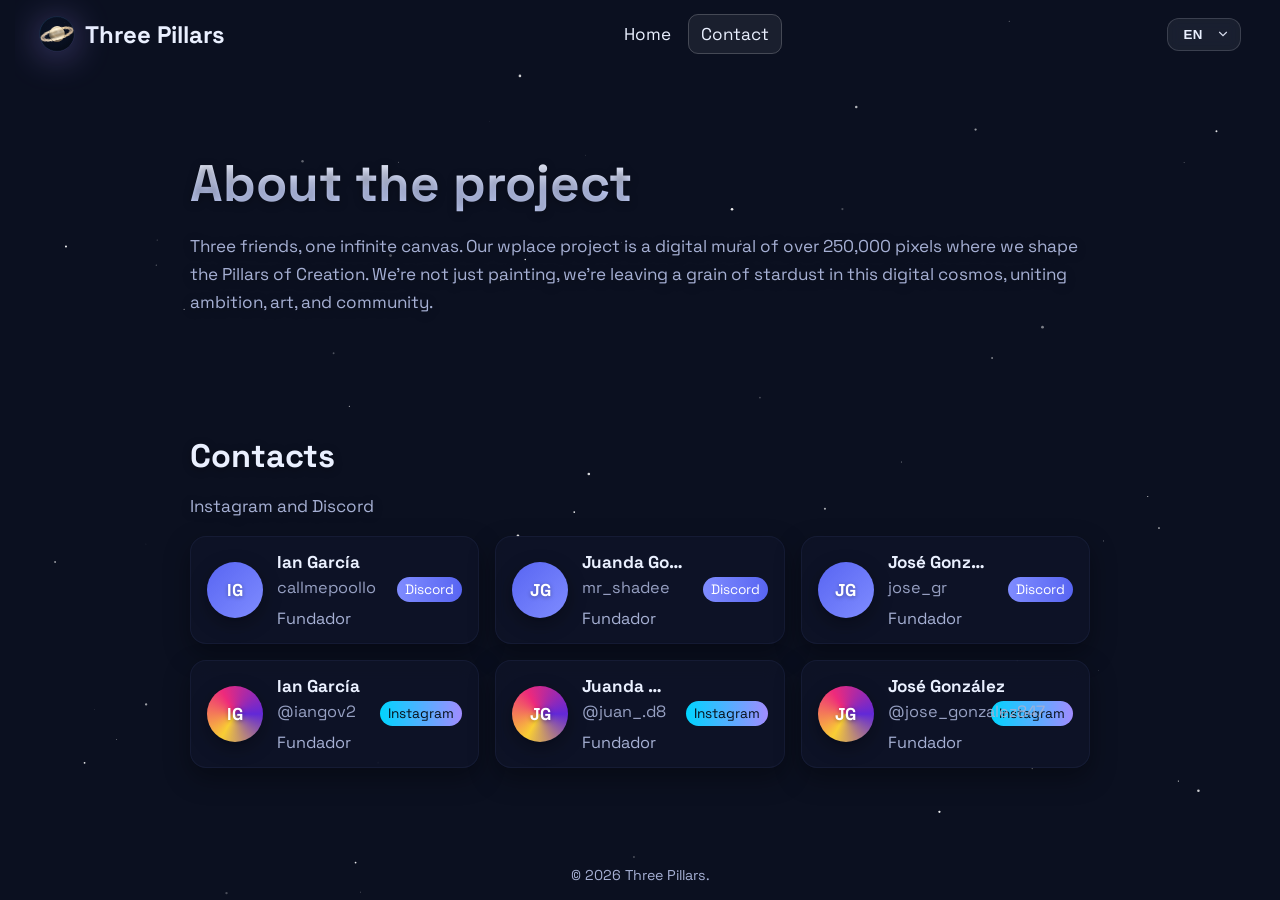
==== contacto.html @ d18db4b9 "Three Pillars Firt Commit" ====
<!DOCTYPE html>
<html lang="es">
<head>
  <meta charset="utf-8" />
  <meta name="viewport" content="width=device-width, initial-scale=1" />
  <title data-i18n="site.title_contact"></title>
  <link rel="stylesheet" href="css/styles.css" />
  <link rel="preconnect" href="https://fonts.gstatic.com" crossorigin>
  <link href="https://fonts.googleapis.com/css2?family=Space+Grotesk:wght@400;600;700&display=swap" rel="stylesheet">
</head>
<body class="page-contact">
  <canvas id="stars" class="stars"></canvas>

  <header class="site-header">
    <a class="brand" href="index.html" aria-label="Home">
      <img src="assets/logo.svg" alt="Logo" class="brand-icon">
      <h1>Three Pillars</h1>
    </a>
    <nav class="nav">
      <a rel="prefetch" href="index.html" data-i18n="nav.home">Inicio</a>
      <a class="active" rel="prefetch" href="contacto.html" data-i18n="nav.contact">Contacto</a>
    </nav>
<!-- Selector de idioma -->
<div class="lang fancy-lang" id="lang">
  <!-- nativo escondido (lo usa i18n.js) -->
  <select id="langSwitcher" aria-hidden="true" tabindex="-1">
    <option value="es">ES · Español</option>
    <option value="en">EN · English</option>
  </select>

  <!-- UI custom -->
  <button class="lang-btn" id="langTrigger" type="button" aria-haspopup="listbox" aria-expanded="false">
    <span class="lang-current">ES</span>
    <svg class="caret" viewBox="0 0 24 24" width="14" height="14" aria-hidden="true">
      <path d="M6 9l6 6 6-6" fill="none" stroke="currentColor" stroke-width="2" stroke-linecap="round" />
    </svg>
  </button>

  <ul class="lang-menu" role="listbox">
    <li role="option" data-value="es" class="active">
      <span class="tag">ES</span><span>Español</span>
    </li>
    <li role="option" data-value="en">
      <span class="tag">EN</span><span>English</span>
    </li>
  </ul>
</div>

  </header>

  <main class="container">
    <section class="section">
      <h2 class="title" data-i18n="contact.about_title">Sobre el proyecto</h2>
      <p class="context" data-i18n="contact.about_body">
        Tres amigos, un lienzo infinito...
      </p>
    </section>

    <section class="section">
      <h2 class="subtitle" data-i18n="contact.contacts_title">Contactos</h2>
      <p class="lead" data-i18n="contact.contacts_lead">Instagram y Discord</p>

      <div id="contactCards" class="cards cards-contacts"></div>
    </section>
  </main>

  <footer class="site-footer">
    <small>© <span id="year"></span> Three Pillars.</small>
  </footer>

  <script src="js/i18n.js"></script>
  <script src="js/app.js"></script>
  <script src="js/contact.js"></script>
  <script src="js/lang-ui.js"></script>

</body>
</html>
---- css/styles.css ----
:root{
  --text:#eaf0ff;
  --muted:#a6b0d4;
  --accent:#00d4ff;
  --accent2:#a18cff;

  /* utilidades */
  --border:#3a427033;
  --card:rgba(15,20,40,.78);
  --shadow:0 14px 42px rgba(0,0,0,.45);

  /* anti “saltos” */
  --nav-item-w: 100px;  /* ancho mínimo de cada link del nav */
  --lang-w: 74px;       /* ancho mínimo del botón de idioma */
}

/* ---------- Reset/base ---------- */
*{box-sizing:border-box}
html,body{height:100%}
html{ scrollbar-gutter: stable both-edges; }   /* reserva canal de scroll */
body{
  margin:0; color:var(--text);
  font-family:"Space Grotesk",system-ui,ui-sans-serif,Arial;
  background:#0b1020;
  overflow-x:hidden; overflow-y:auto;          /* scroll consistente */
  display:flex; flex-direction:column; min-height:100svh;
  font-size-adjust:.52;                        /* reduce salto al cargar la fuente */
}
a{color:inherit; text-decoration:none}

/* Estrellas: no bloquean clics */
.stars{
  position:fixed; inset:0; z-index:-1;
  pointer-events:none;
}

/* ---------- Header / Nav ---------- */
.site-header{
  display:flex; justify-content:space-between; align-items:center;
  padding:16px 24px;
  min-height:64px;                             /* altura estable */
}
.brand{display:flex; align-items:center; gap:10px; text-decoration:none}
.brand-icon{width:36px;height:36px;filter:drop-shadow(0 4px 18px rgba(161,140,255,.45))}
h1{font-size:1.4rem; margin:0}
.nav a{
  min-inline-size: var(--nav-item-w);          /* ancho reservado */
  text-align:center;
  padding:8px 12px; border-radius:10px; border:1px solid transparent;
  transition: border-color .18s ease, background-color .18s ease, transform .12s ease;
}
.nav a.active,.nav a:hover{border-color:#ffffff30;background:#ffffff10}
.nav a:focus-visible{outline:2px solid var(--accent); outline-offset:2px; transform:translateY(-1px)}

/* ---------- Contenido ---------- */
main.container{
  flex:1; display:grid; place-items:center;
  padding:clamp(16px,4vw,40px);
}
.section{ width:min(92vw, 900px); margin:10px auto }
.title{
  font-size:clamp(1.8rem,4vw,3rem);
  margin:0 0 10px 0;
  background:linear-gradient(180deg,#fff,#c8d4ff 60%);
  -webkit-background-clip:text; background-clip:text; color:transparent;
  text-shadow:0 2px 8px rgba(0,0,0,.35);
}
.subtitle{
  font-size:clamp(1.2rem,3vw,1.9rem);
  margin:18px 0 6px;
  text-shadow:0 2px 8px rgba(0,0,0,.35);
}
.lead,.context{ color:var(--muted); line-height:1.75; text-shadow:0 2px 10px rgba(0,0,0,.35) }

/* ---------- Botón ---------- */
.btn{
  padding:10px 14px; border-radius:12px; border:none; cursor:pointer;
  color:#061019; font-weight:700;
  background:linear-gradient(90deg,var(--accent),var(--accent2));
  box-shadow:0 10px 26px rgba(0,212,255,.35);
  transition:filter .2s, transform .12s;
}
.btn:hover{filter:brightness(1.05); transform:translateY(-1px)}
.actions{margin-top:16px;display:flex;gap:12px;align-items:center}
.copied{color:#a7ffb5}

/* ---------- Footer ---------- */
.site-footer{
  display:grid; place-items:center; padding:16px; color:var(--muted);
  margin-top:auto;
}

/* ---------- Imagen centrada (si se usa suelta) ---------- */
.image-container{display:flex; justify-content:center; margin:24px 0}
.pillars-img{
  max-width:90%; height:auto; border-radius:14px;
  box-shadow:0 12px 28px rgba(0,0,0,.55);
  transition:transform .3s ease, box-shadow .3s ease;
}
.pillars-img:hover{ transform:scale(1.03); box-shadow:0 18px 40px rgba(0,0,0,.65) }

/* ---------- Pilares: imagen izq + texto der ---------- */
.section.pillars{ width:min(92vw, 1100px) }

.pillars-container{
  display:flex; flex-direction:column; gap:20px; align-items:center;
}

.pillars-image{ width:100%; position:relative }
.pillars-image img{
  width:100%; height:auto; max-height:80vh; object-fit:cover;
  aspect-ratio: 2 / 3;                          /* reserva proporción retrato */
  border-radius:18px; border:1px solid #ffffff22;
  box-shadow:0 24px 60px rgba(0,0,0,.45);
  transition:transform .3s ease, box-shadow .3s ease;
}
.pillars-image::after{
  content:""; position:absolute; inset:-1px; border-radius:18px; pointer-events:none;
  background:
    radial-gradient(60% 60% at 30% 20%, rgba(0,212,255,.12), transparent 60%),
    radial-gradient(40% 40% at 70% 80%, rgba(161,140,255,.12), transparent 70%);
  opacity:.7;
}
.pillars-image img:hover{ transform:scale(1.02); box-shadow:0 28px 64px rgba(0,0,0,.55) }

.pillars-text{ color:var(--muted); line-height:1.8; max-width:62ch }
.pillars-text h3{ color:var(--text); margin:0 0 10px 0; font-size:clamp(1.2rem,2.5vw,1.8rem) }
.pillars-text em{ font-size:.95rem; color:#aeb8dd }

@media (min-width: 900px){
  .pillars-container{ flex-direction:row; align-items:flex-start; gap:40px }
  .pillars-image{ flex:0 0 44%; max-width:460px }
  .pillars-text{ flex:1; padding-left:8px }
}
@media (min-width:1100px){
  .pillars-image{ position:sticky; top:96px }
}

/* ---------- Contact cards ---------- */
.cards-contacts{
  display:grid; gap:16px;
  grid-template-columns: repeat(auto-fit, minmax(260px, 1fr));
  margin-top:12px;
}
.card-contact{
  position:relative;
  display:grid; grid-template-columns:56px 1fr auto;
  align-items:center; gap:14px; padding:14px 16px;
  border-radius:16px; background:var(--card);
  border:1px solid var(--border);
  backdrop-filter: blur(10px) saturate(1.05);
  box-shadow: 0 10px 26px rgba(0,0,0,.35);
  transition: transform .18s ease, box-shadow .18s ease, border-color .18s ease;
  color:var(--text);
}
.card-contact:hover{
  transform: translateY(-2px);
  border-color:#ffffff3a;
  box-shadow: 0 0 24px rgba(0,212,255,.25), 0 0 60px rgba(161,140,255,.16), 0 10px 26px rgba(0,0,0,.45);
}
.card-contact:focus-visible{outline:2px solid var(--accent); outline-offset:3px}

.avatar-initials{
  width:56px; height:56px; border-radius:50%;
  display:grid; place-items:center; font-weight:700; letter-spacing:.3px;
  color:#fff; text-shadow:0 1px 4px rgba(0,0,0,.35);
  box-shadow: 0 6px 18px rgba(0,0,0,.35);
}
.card-contact.is-ig .avatar-initials{
  background: conic-gradient(from 210deg,#f9ce34,#ee2a7b,#6228d7,#f9ce34);
}
.card-contact.is-discord .avatar-initials{
  background: linear-gradient(135deg,#5865F2,#7F8CFF);
}

.info{display:grid; gap:4px; min-width:0}
.name{font-weight:700; white-space:nowrap; overflow:hidden; text-overflow:ellipsis}
.meta{color:var(--muted); font-size:.95rem; display:flex; gap:10px; flex-wrap:wrap}
.handle{opacity:.9}

.badge{
  font-size:.8rem; padding:4px 8px; border-radius:999px; color:#061019;
  background: linear-gradient(90deg,var(--accent),var(--accent2));
  justify-self:end;
}
.card-contact.is-discord .badge{
  background: linear-gradient(90deg,#7F8CFF,#5865F2); color:#fff;
}

.card-contact.is-disabled{ cursor:default; opacity:.92 }
.card-contact.is-disabled:hover{ transform:none; box-shadow: 0 10px 26px rgba(0,0,0,.35) }

/* ---------- Toast mejorado ---------- */
.toast{
  position: fixed; left:50%; bottom:22px;
  transform: translateX(-50%) translateY(14px) scale(.98);
  padding:10px 14px; border-radius:12px;
  background: linear-gradient(135deg, #00c6ff, #7f8cff);
  color:#fff; font-weight:700;
  border:1px solid #ffffff22;
  box-shadow: 0 18px 40px rgba(0,0,0,.45);
  opacity:0; pointer-events:none; z-index:1000;
  transition: opacity .35s ease, transform .35s ease;
}
.toast.show{ opacity:1; transform: translateX(-50%) translateY(0) scale(1) }

/* ---------- Lang dropdown (custom) ---------- */
.fancy-lang{ position:relative; display:inline-block }

/* oculta select pero mantiene accesibilidad */
.fancy-lang select{
  position:absolute !important; width:1px; height:1px; padding:0; margin:0;
  border:0; overflow:hidden; clip:rect(0 0 0 0); clip-path: inset(50%);
  white-space:nowrap; pointer-events:none;
}

.fancy-lang .lang-btn{
  min-inline-size: var(--lang-w);              /* ancho estable */
  justify-content:center;
  display:flex; align-items:center; gap:10px;
  padding:8px 34px 8px 12px;
  border-radius:12px;
  color:var(--text); font-weight:700; letter-spacing:.3px;
  border:1px solid #ffffff26;
  background:#ffffff10;
  backdrop-filter:saturate(1.2) blur(6px);
  transition: transform .15s ease, background-color .15s ease, border-color .15s ease;
}
.fancy-lang .lang-btn:hover{ background:#ffffff14; border-color:#ffffff35; transform:translateY(-1px) }
.fancy-lang .lang-btn:focus-visible{ outline:2px solid var(--accent); outline-offset:2px }
.fancy-lang .lang-btn .caret{ position:absolute; right:10px; opacity:.9; transition:transform .18s ease }
.fancy-lang.open .lang-btn .caret{ transform:rotate(180deg) }

.fancy-lang .lang-current{
  display:inline-block; min-inline-size:2.4ch; text-align:center;
}

.lang-menu{
  position:absolute; right:0; top:calc(100% + 8px);
  min-width:210px; padding:6px;
  border-radius:14px; border:1px solid var(--border);
  background: var(--card);
  backdrop-filter: blur(12px) saturate(1.1);
  box-shadow: var(--shadow);
  opacity:0; pointer-events:none;
  transform: translateY(-6px) scale(.98);
  transition: opacity .18s ease, transform .18s ease;
  z-index: 50;
}
.fancy-lang.open .lang-menu{ opacity:1; pointer-events:auto; transform: translateY(0) scale(1) }

.lang-menu li{
  display:flex; align-items:center; gap:10px;
  padding:10px 12px; border-radius:10px; cursor:pointer; color:var(--text);
}
.lang-menu li .tag{
  font-weight:700; font-size:.88rem;
  padding:2px 8px; border-radius:8px;
  background: linear-gradient(90deg,var(--accent),var(--accent2));
  color:#061019;
}
.lang-menu li:hover{ background:#ffffff14 }
.lang-menu li.active{ outline:1px solid #ffffff33; background:#ffffff0f }





@media (max-width: 720px){
  .brand-icon{ width:30px; height:30px }
  h1{ font-size:1.15rem }

  .menu-toggle{
    display:inline-flex; align-items:center; justify-content:center;
    width:40px; height:40px; padding:0;
    border-radius:10px; border:1px solid #ffffff26; background:#ffffff10;
    backdrop-filter:saturate(1.2) blur(6px);
  }
  .menu-toggle .bar{
    display:block; width:18px; height:2px; background:#eaf0ff; border-radius:2px; margin:3px 0;
    transition: transform .2s, opacity .2s;
  }

  .nav{
    position: fixed; top:64px; right:12px; left:12px; z-index:60;
    display:flex; flex-direction:column; gap:6px;
    padding:8px; border-radius:14px; border:1px solid var(--border);
    background: var(--card); backdrop-filter: blur(12px) saturate(1.1);
    box-shadow: var(--shadow);
    opacity:0; transform: translateY(-8px); pointer-events:none;
    transition: opacity .18s ease, transform .18s ease;
  }
  .nav a{ min-inline-size:auto; text-align:left; padding:12px; border-radius:10px }
  .nav a.active,.nav a:hover{ background:#ffffff12; border-color:#ffffff2f }

  body.menu-open .nav{ opacity:1; pointer-events:auto; transform:translateY(0) }

  .fancy-lang{ margin-left:auto }
  .fancy-lang .lang-btn{ min-inline-size:66px }

  .section{ width:min(94vw, 680px) }
  .title{ font-size: clamp(1.6rem, 6vw, 2.2rem) }
  .subtitle{ font-size: clamp(1.1rem, 4.8vw, 1.4rem) }
  .pillars-container{ gap:16px }
  .pillars-image img{ border-radius:16px }
}

@media (min-width: 721px){
  .menu-toggle{ display:none }
}
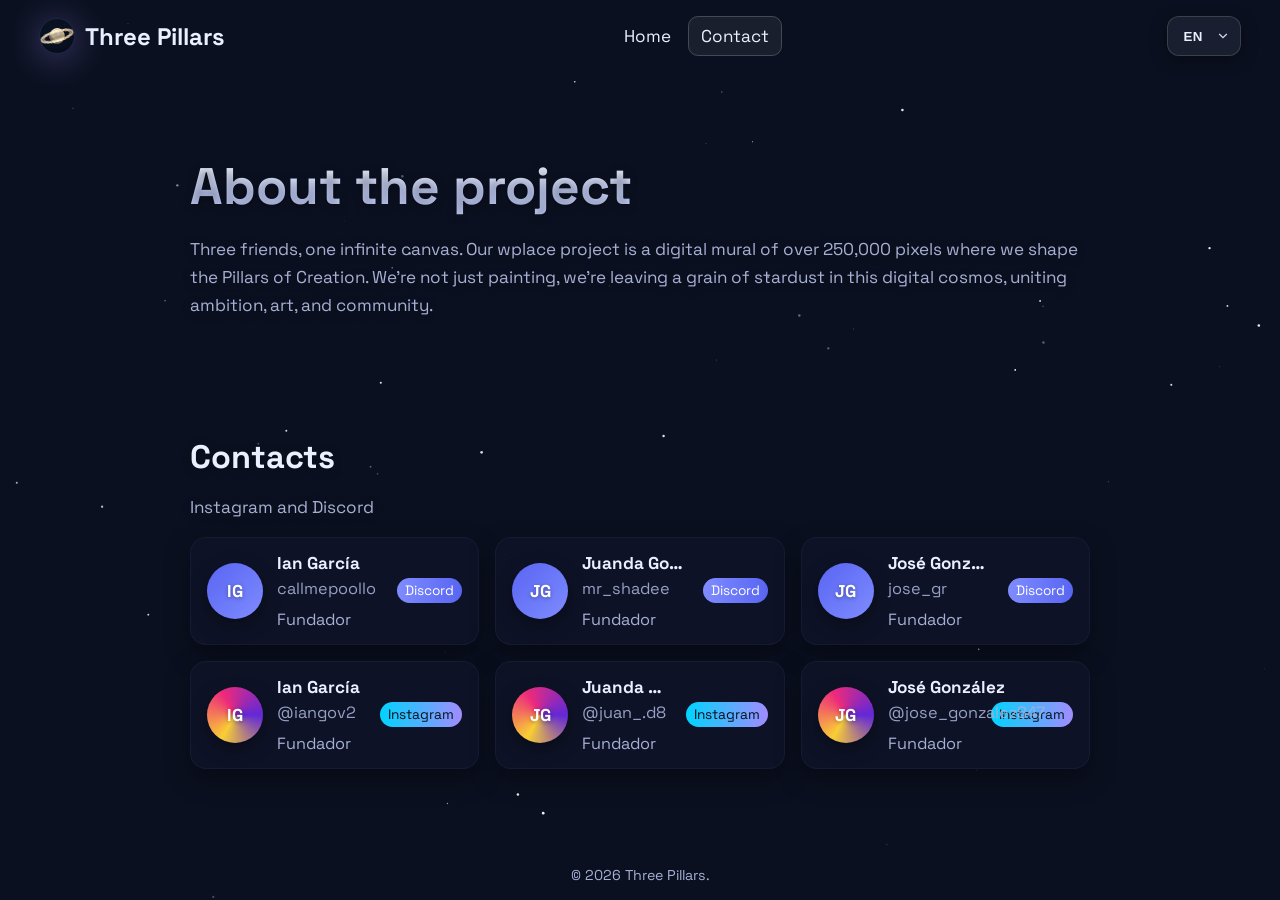
==== commit d2f4fdd7: "fix(responsive/header): unify chip sizes (lang/hamburger) and stabilize layout" ====
--- a/contacto.html
+++ b/contacto.html
@@ -9,6 +9,7 @@
   <link href="https://fonts.googleapis.com/css2?family=Space+Grotesk:wght@400;600;700&display=swap" rel="stylesheet">
 </head>
 <body class="page-contact">
+  <!-- fondo: solo estrellas -->
   <canvas id="stars" class="stars"></canvas>
 
   <header class="site-header">
@@ -16,36 +17,43 @@
       <img src="assets/logo.svg" alt="Logo" class="brand-icon">
       <h1>Three Pillars</h1>
     </a>
-    <nav class="nav">
+
+    <!-- Botón menú (móvil) -->
+    <button class="menu-toggle" id="menuToggle" aria-label="Abrir menú" aria-controls="siteNav" aria-expanded="false">
+      <span class="bar"></span><span class="bar"></span><span class="bar"></span>
+    </button>
+
+    <!-- Nav con ID requerido por app.js -->
+    <nav class="nav" id="siteNav" role="navigation">
       <a rel="prefetch" href="index.html" data-i18n="nav.home">Inicio</a>
-      <a class="active" rel="prefetch" href="contacto.html" data-i18n="nav.contact">Contacto</a>
+      <a rel="prefetch" class="active" href="contacto.html" data-i18n="nav.contact">Contacto</a>
     </nav>
-<!-- Selector de idioma -->
-<div class="lang fancy-lang" id="lang">
-  <!-- nativo escondido (lo usa i18n.js) -->
-  <select id="langSwitcher" aria-hidden="true" tabindex="-1">
-    <option value="es">ES · Español</option>
-    <option value="en">EN · English</option>
-  </select>
 
-  <!-- UI custom -->
-  <button class="lang-btn" id="langTrigger" type="button" aria-haspopup="listbox" aria-expanded="false">
-    <span class="lang-current">ES</span>
-    <svg class="caret" viewBox="0 0 24 24" width="14" height="14" aria-hidden="true">
-      <path d="M6 9l6 6 6-6" fill="none" stroke="currentColor" stroke-width="2" stroke-linecap="round" />
-    </svg>
-  </button>
+    <!-- Selector de idioma -->
+    <div class="lang fancy-lang" id="lang">
+      <!-- nativo oculto (lo usa i18n.js) -->
+      <select id="langSwitcher" aria-hidden="true" tabindex="-1">
+        <option value="es">ES · Español</option>
+        <option value="en">EN · English</option>
+      </select>
 
-  <ul class="lang-menu" role="listbox">
-    <li role="option" data-value="es" class="active">
-      <span class="tag">ES</span><span>Español</span>
-    </li>
-    <li role="option" data-value="en">
-      <span class="tag">EN</span><span>English</span>
-    </li>
-  </ul>
-</div>
+      <!-- UI custom -->
+      <button class="lang-btn" id="langTrigger" type="button" aria-haspopup="listbox" aria-expanded="false">
+        <span class="lang-current">ES</span>
+        <svg class="caret" viewBox="0 0 24 24" width="14" height="14" aria-hidden="true">
+          <path d="M6 9l6 6 6-6" fill="none" stroke="currentColor" stroke-width="2" stroke-linecap="round" />
+        </svg>
+      </button>
 
+      <ul class="lang-menu" role="listbox">
+        <li role="option" data-value="es" class="active">
+          <span class="tag">ES</span><span>Español</span>
+        </li>
+        <li role="option" data-value="en">
+          <span class="tag">EN</span><span>English</span>
+        </li>
+      </ul>
+    </div>
   </header>
 
   <main class="container">
@@ -60,6 +68,7 @@
       <h2 class="subtitle" data-i18n="contact.contacts_title">Contactos</h2>
       <p class="lead" data-i18n="contact.contacts_lead">Instagram y Discord</p>
 
+      <!-- Render dinámico de tarjetas -->
       <div id="contactCards" class="cards cards-contacts"></div>
     </section>
   </main>
@@ -68,10 +77,10 @@
     <small>© <span id="year"></span> Three Pillars.</small>
   </footer>
 
+  <!-- scripts -->
   <script src="js/i18n.js"></script>
   <script src="js/app.js"></script>
   <script src="js/contact.js"></script>
   <script src="js/lang-ui.js"></script>
-
 </body>
 </html>
--- a/css/styles.css
+++ b/css/styles.css
@@ -12,6 +12,11 @@
   /* anti “saltos” */
   --nav-item-w: 100px;  /* ancho mínimo de cada link del nav */
   --lang-w: 74px;       /* ancho mínimo del botón de idioma */
+
+  /* chips (hamburguesa / idioma) */
+  --chip-h: 40px;
+  --chip-r: 12px;
+  --chip-shadow: 0 4px 16px rgba(0,0,0,.35);
 }
 
 /* ---------- Reset/base ---------- */
@@ -214,12 +219,16 @@
   white-space:nowrap; pointer-events:none;
 }
 
+/* chip de idioma — mismo tamaño/look que el hamburguesa */
 .fancy-lang .lang-btn{
-  min-inline-size: var(--lang-w);              /* ancho estable */
+  min-inline-size: var(--lang-w);
+  height: var(--chip-h);
+  border-radius: var(--chip-r);
+  box-shadow: var(--chip-shadow);
+
   justify-content:center;
   display:flex; align-items:center; gap:10px;
-  padding:8px 34px 8px 12px;
-  border-radius:12px;
+  padding:0 34px 0 12px;             /* altura fija, padding solo horizontal */
   color:var(--text); font-weight:700; letter-spacing:.3px;
   border:1px solid #ffffff26;
   background:#ffffff10;
@@ -262,50 +271,71 @@
 .lang-menu li:hover{ background:#ffffff14 }
 .lang-menu li.active{ outline:1px solid #ffffff33; background:#ffffff0f }
 
-
-
-
-
+/* ====== Mobile: header limpio (≤720px) ====== */
 @media (max-width: 720px){
+  /* header con 3 columnas: [brand][menu][lang] */
+  .site-header{
+    display:grid;
+    grid-template-columns: 1fr auto auto;
+    align-items:center;
+    column-gap:8px;
+  }
+  .brand{ min-width:0 }
+  .fancy-lang{ margin-left:0; z-index:70 }
   .brand-icon{ width:30px; height:30px }
   h1{ font-size:1.15rem }
 
+  /* Botón hamburguesa con look de chip (igual al de idioma) */
   .menu-toggle{
-    display:inline-flex; align-items:center; justify-content:center;
-    width:40px; height:40px; padding:0;
-    border-radius:10px; border:1px solid #ffffff26; background:#ffffff10;
-    backdrop-filter:saturate(1.2) blur(6px);
+    -webkit-appearance:none; appearance:none; border:0; background:none;
+    height: var(--chip-h); min-width: 46px; padding-inline: 12px;
+    border-radius: var(--chip-r);
+    border: 1px solid #ffffff26;
+    background: #ffffff10;
+    backdrop-filter: saturate(1.2) blur(6px);
+    display:inline-flex; flex-direction:column; align-items:center; justify-content:center;
+    gap: 4px;
+    color: var(--text);
+    box-shadow: var(--chip-shadow);
+    transition: border-color .18s ease, background-color .18s ease, transform .12s ease, box-shadow .18s ease;
+    cursor: pointer;
   }
   .menu-toggle .bar{
-    display:block; width:18px; height:2px; background:#eaf0ff; border-radius:2px; margin:3px 0;
-    transition: transform .2s, opacity .2s;
-  }
-
-  .nav{
-    position: fixed; top:64px; right:12px; left:12px; z-index:60;
-    display:flex; flex-direction:column; gap:6px;
+    width: 18px; height: 2px; border-radius: 2px;
+    background: #eaf0ff; opacity: .95;
+    box-shadow: 0 0 8px rgba(255,255,255,.18);
+    margin: 0;
+  }
+  .menu-toggle:hover{
+    background:#ffffff14; border-color:#ffffff3d;
+    transform: translateY(-1px); box-shadow: 0 8px 24px rgba(0,0,0,.4);
+  }
+  .menu-toggle:active{ transform: translateY(0) scale(.98) }
+  .menu-toggle:focus-visible{ outline:2px solid var(--accent); outline-offset:2px }
+
+  /* nav como sheet */
+  .nav{ display:none }
+  body.menu-open .nav{
+    display:flex;
+    position: fixed;
+    top:64px; right:12px; left:12px; z-index:60;
+    flex-direction:column; gap:6px;
     padding:8px; border-radius:14px; border:1px solid var(--border);
     background: var(--card); backdrop-filter: blur(12px) saturate(1.1);
     box-shadow: var(--shadow);
-    opacity:0; transform: translateY(-8px); pointer-events:none;
-    transition: opacity .18s ease, transform .18s ease;
-  }
-  .nav a{ min-inline-size:auto; text-align:left; padding:12px; border-radius:10px }
-  .nav a.active,.nav a:hover{ background:#ffffff12; border-color:#ffffff2f }
-
-  body.menu-open .nav{ opacity:1; pointer-events:auto; transform:translateY(0) }
-
-  .fancy-lang{ margin-left:auto }
+    opacity:1; transform: translateY(0);
+  }
+  body.menu-open .nav a{
+    min-inline-size:auto; text-align:left; padding:12px; border-radius:10px;
+  }
+  body.menu-open .nav a.active,
+  body.menu-open .nav a:hover{ background:#ffffff12; border-color:#ffffff2f }
+
+  /* idioma un poco más compacto */
   .fancy-lang .lang-btn{ min-inline-size:66px }
-
-  .section{ width:min(94vw, 680px) }
-  .title{ font-size: clamp(1.6rem, 6vw, 2.2rem) }
-  .subtitle{ font-size: clamp(1.1rem, 4.8vw, 1.4rem) }
-  .pillars-container{ gap:16px }
-  .pillars-image img{ border-radius:16px }
-}
-
+}
+
+/* oculta el botón hamburguesa en escritorio */
 @media (min-width: 721px){
   .menu-toggle{ display:none }
 }
-
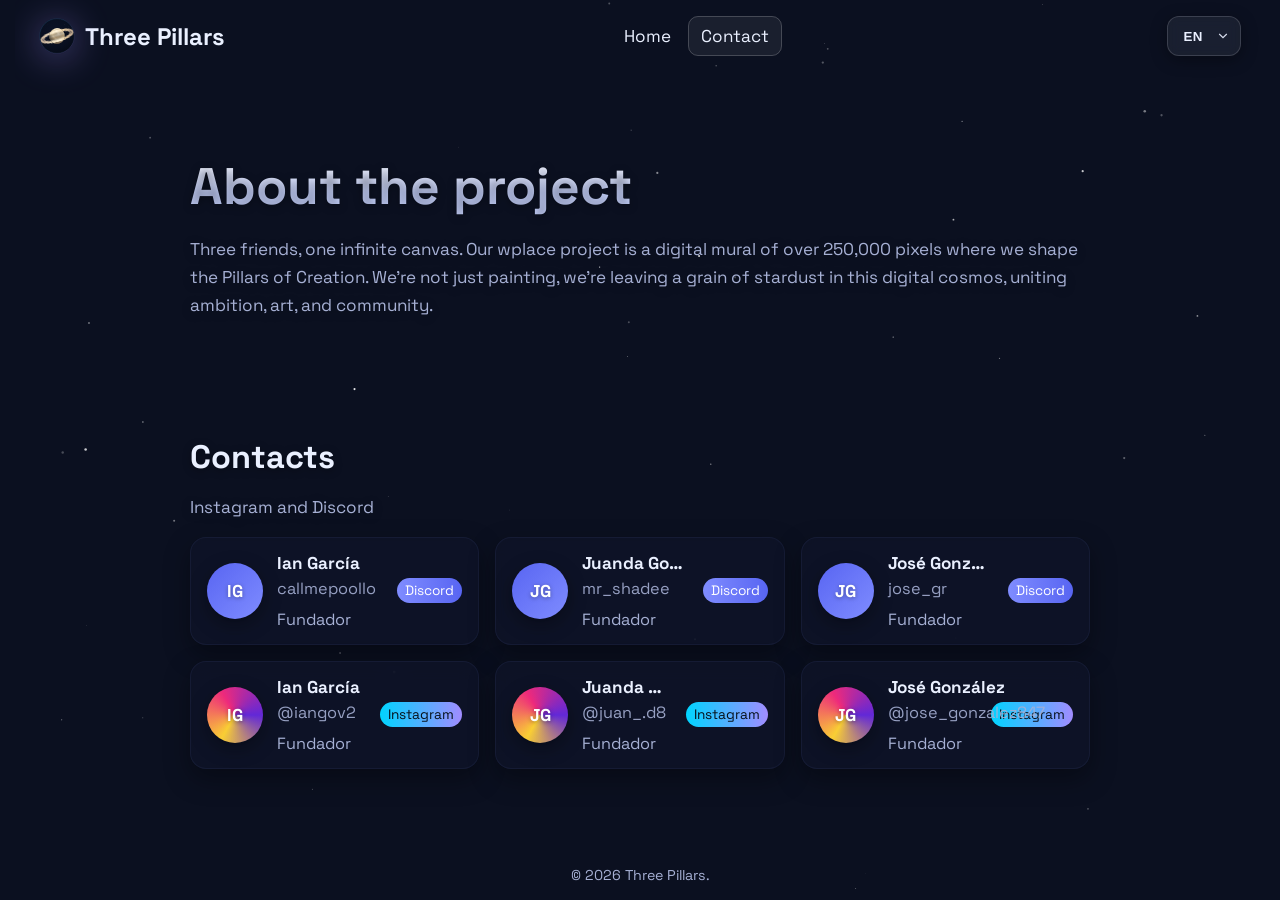
==== commit aca28d24: "feat(favicon): add favicon using assets/logo.svg" ====
--- a/contacto.html
+++ b/contacto.html
@@ -7,6 +7,8 @@
   <link rel="stylesheet" href="css/styles.css" />
   <link rel="preconnect" href="https://fonts.gstatic.com" crossorigin>
   <link href="https://fonts.googleapis.com/css2?family=Space+Grotesk:wght@400;600;700&display=swap" rel="stylesheet">
+
+    <link rel="icon" href="assets/logo.svg?v=1" type="image/svg+xml">
 </head>
 <body class="page-contact">
   <!-- fondo: solo estrellas -->
